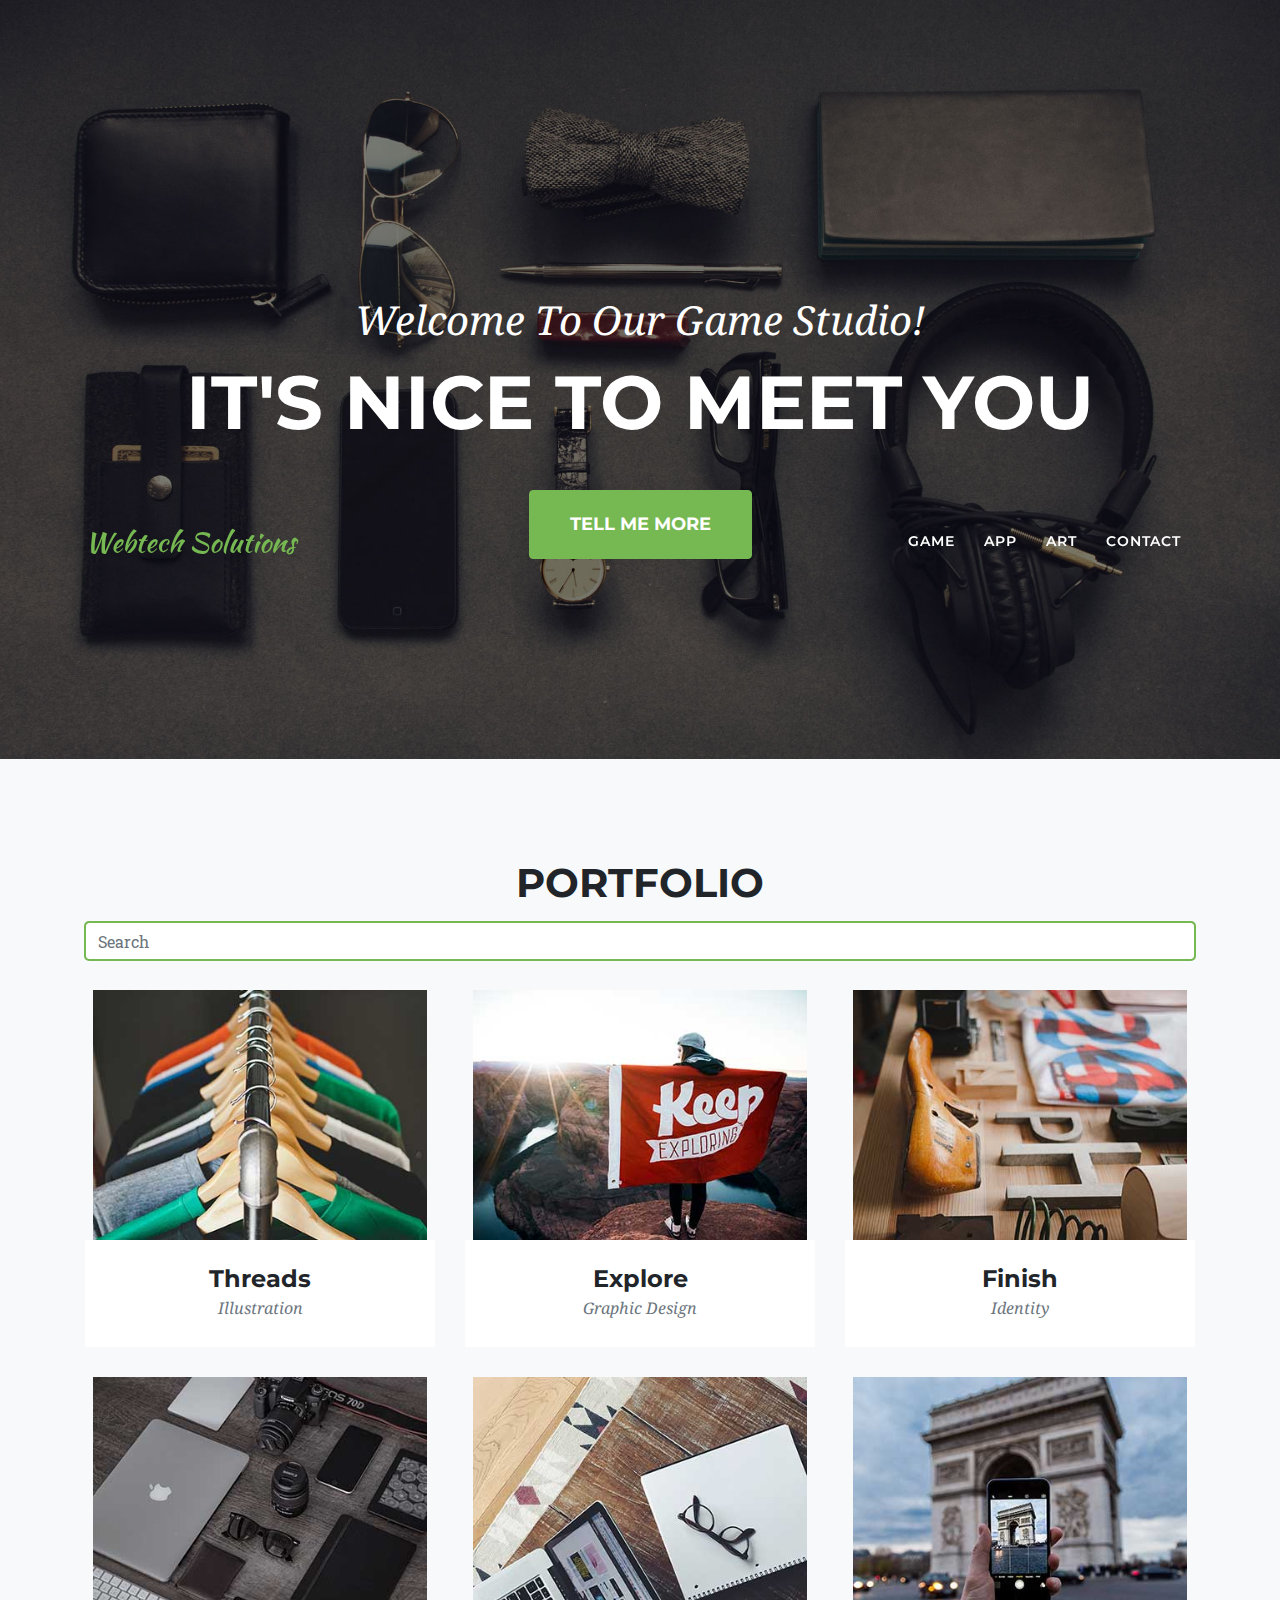
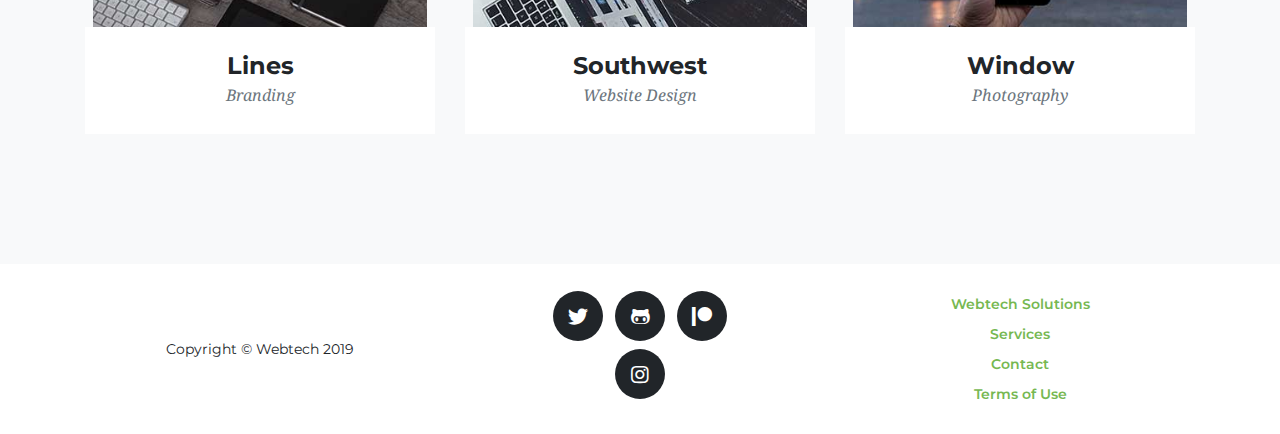
==== category.html @ 19837036 "Release 0.1" ====
<!DOCTYPE html>
<html lang="en">

<head>

  <meta charset="utf-8">
  <meta name="viewport" content="width=device-width, initial-scale=1, shrink-to-fit=no">
  <meta name="description" content="">
  <meta name="author" content="">

  <title>Webtech Solutions</title>

  <!-- Bootstrap core CSS -->
  <link href="https://stackpath.bootstrapcdn.com/bootstrap/4.3.1/css/bootstrap.min.css" rel="stylesheet">

  <!-- Custom fonts for this template -->
  <link href="/css/all.min.css" rel="stylesheet" type="text/css">
  <!-- <link href="vendor/fontawesome-free/css/all.min.css" rel="stylesheet" type="text/css"> -->
  <link href="https://fonts.googleapis.com/css?family=Montserrat:400,700" rel="stylesheet" type="text/css">
  <link href='https://fonts.googleapis.com/css?family=Kaushan+Script' rel='stylesheet' type='text/css'>
  <link href='https://fonts.googleapis.com/css?family=Droid+Serif:400,700,400italic,700italic' rel='stylesheet' type='text/css'>
  <link href='https://fonts.googleapis.com/css?family=Roboto+Slab:400,100,300,700' rel='stylesheet' type='text/css'>

  <!-- Custom styles for this template -->
  <link href="/css/agency.min.css" rel="stylesheet">
  <link href="/css/index.css" rel="stylesheet">

</head>

<body id="page-top">

  <!-- Navigation -->
  <nav class="navbar navbar-expand-lg navbar-dark fixed-top" id="mainNav">
    <div class="container">
      <a class="navbar-brand js-scroll-trigger" href="/">Webtech Solutions</a>
      <button class="navbar-toggler navbar-toggler-right" type="button" data-toggle="collapse"
        data-target="#navbarResponsive" aria-controls="navbarResponsive" aria-expanded="false"
        aria-label="Toggle navigation">
        Menu
        <i class="fas fa-bars"></i>
      </button>
      <div class="collapse navbar-collapse" id="navbarResponsive">
        <ul class="navbar-nav text-uppercase ml-auto">
          <li class="nav-item">
            <a class="nav-link" href="/games" data-category="games">Game</a>
          </li>
          <li class="nav-item">
            <a class="nav-link" href="/apps" data-category="apps">App</a>
          </li>
          <li class="nav-item">
            <a class="nav-link" href="/arts" data-category="arts">Art</a>
          </li>
          <li class="nav-item">
            <a class="nav-link js-scroll-trigger" href="/#contact">Contact</a>
          </li>
        </ul>
      </div>
    </div>
  </nav>

  <!-- Header -->
  <header class="masthead">
    <div class="container">
      <div class="intro-text">
        <div class="intro-lead-in">Welcome To Our Game Studio!</div>
        <div class="intro-heading text-uppercase">It's Nice To Meet You</div>
        <a class="btn btn-primary btn-xl text-uppercase js-scroll-trigger" href="#portfolio">Tell Me More</a>
      </div>
    </div>
  </header>

  <!-- Portfolio Grid -->
  <section class="bg-light page-section" id="portfolio">
    <div class="container">
      <div class="row">
        <div class="col-lg-12 text-center">
          <h2 class="section-heading text-uppercase">Portfolio</h2>
          <!-- <h3 class="section-subheading text-muted">Lorem ipsum dolor sit amet consectetur.</h3> -->
        </div>
        <div class="col-lg-12">
          <input class="form-control active-green space-below js-search-input" type="text" placeholder="Search" aria-label="Search" autofocus>
        </div>
      </div>
      <div class="row js-portfolio-wrapper">
        <div class="col-md-4 col-sm-6 portfolio-item">
          <a class="portfolio-link" data-toggle="modal" href="#portfolioModal1">
            <div class="portfolio-hover">
              <div class="portfolio-hover-content">
                <i class="fas fa-plus fa-3x"></i>
              </div>
            </div>
            <img class="img-fluid" src="/img/portfolio/01-thumbnail.jpg" alt="">
          </a>
          <div class="portfolio-caption">
            <h4>Threads</h4>
            <p class="text-muted">Illustration</p>
          </div>
        </div>
        <div class="col-md-4 col-sm-6 portfolio-item">
          <a class="portfolio-link" data-toggle="modal" href="#portfolioModal2">
            <div class="portfolio-hover">
              <div class="portfolio-hover-content">
                <i class="fas fa-plus fa-3x"></i>
              </div>
            </div>
            <img class="img-fluid" src="/img/portfolio/02-thumbnail.jpg" alt="">
          </a>
          <div class="portfolio-caption">
            <h4>Explore</h4>
            <p class="text-muted">Graphic Design</p>
          </div>
        </div>
        <div class="col-md-4 col-sm-6 portfolio-item">
          <a class="portfolio-link" data-toggle="modal" href="#portfolioModal3">
            <div class="portfolio-hover">
              <div class="portfolio-hover-content">
                <i class="fas fa-plus fa-3x"></i>
              </div>
            </div>
            <img class="img-fluid" src="/img/portfolio/03-thumbnail.jpg" alt="">
          </a>
          <div class="portfolio-caption">
            <h4>Finish</h4>
            <p class="text-muted">Identity</p>
          </div>
        </div>
        <div class="col-md-4 col-sm-6 portfolio-item">
          <a class="portfolio-link" data-toggle="modal" href="#portfolioModal4">
            <div class="portfolio-hover">
              <div class="portfolio-hover-content">
                <i class="fas fa-plus fa-3x"></i>
              </div>
            </div>
            <img class="img-fluid" src="/img/portfolio/04-thumbnail.jpg" alt="">
          </a>
          <div class="portfolio-caption">
            <h4>Lines</h4>
            <p class="text-muted">Branding</p>
          </div>
        </div>
        <div class="col-md-4 col-sm-6 portfolio-item">
          <a class="portfolio-link" data-toggle="modal" href="#portfolioModal5">
            <div class="portfolio-hover">
              <div class="portfolio-hover-content">
                <i class="fas fa-plus fa-3x"></i>
              </div>
            </div>
            <img class="img-fluid" src="/img/portfolio/05-thumbnail.jpg" alt="">
          </a>
          <div class="portfolio-caption">
            <h4>Southwest</h4>
            <p class="text-muted">Website Design</p>
          </div>
        </div>
        <div class="col-md-4 col-sm-6 portfolio-item">
          <a class="portfolio-link" data-toggle="modal" href="#portfolioModal6">
            <div class="portfolio-hover">
              <div class="portfolio-hover-content">
                <i class="fas fa-plus fa-3x"></i>
              </div>
            </div>
            <img class="img-fluid" src="/img/portfolio/06-thumbnail.jpg" alt="">
          </a>
          <div class="portfolio-caption">
            <h4>Window</h4>
            <p class="text-muted">Photography</p>
          </div>
        </div>
      </div>
    </div>
  </section>

  <!-- Footer -->
  <footer class="footer">
    <div class="container">
      <div class="row align-items-center">
        <div class="col-md-4">
          <span class="copyright js-copyright">Copyright &copy; Webtech 2019</span>
        </div>
        <div class="col-md-4">
          <ul class="list-inline social-buttons">
            <li class="list-inline-item">
              <a href="https://twitter.com/Webtech9" target="_blank" title="Twitter">
                <i class="fab fa-twitter"></i>
              </a>
            </li>
            <li class="list-inline-item">
              <a href="https://github.com/webtechca" target="_blank" title="Github">
                <i class="fab fa-github-alt"></i>
              </a>
            </li>
            <li class="list-inline-item">
              <a href="https://www.patreon.com/webtech" target="_blank" title="Patreon">
                <i class="fab fa-patreon"></i>
              </a>
            </li>
          </ul>
          <ul class="list-inline social-buttons">
            <!-- <li class="list-inline-item">
              <a href="#" target="_blank" title="">
                <i class="fab fa-linkedin-in"></i>
              </a>
            </li>
            <li class="list-inline-item">
              <a href="#" target="_blank" title="">
                <i class="fab fa-reddit-alien"></i>
              </a>
            </li> -->
            <li class="list-inline-item">
              <a href="https://www.instagram.com/webtechca1" target="_blank" title="Instagram">
                <i class="fab fa-instagram"></i>
              </a>
            </li>
          </ul>
        </div>
        <div class="col-md-4">
          <ul class="footer-list quicklinks">
            <li class="">
              <a href="/">Webtech Solutions</a>
            </li>
            <li class="">
              <a href="/#services">Services</a>
            </li>
            <li class="">
              <a href="/#contact">Contact</a>
            </li>
            <li class="">
              <a href="/policy">Terms of Use</a>
            </li>
          </ul>
        </div>
      </div>
    </div>
  </footer>

  <!-- Bootstrap core JavaScript -->
  <script src="https://code.jquery.com/jquery-3.4.1.min.js"
    integrity="sha256-CSXorXvZcTkaix6Yvo6HppcZGetbYMGWSFlBw8HfCJo=" crossorigin="anonymous"></script>
  <script src="https://stackpath.bootstrapcdn.com/bootstrap/4.3.1/js/bootstrap.min.js"></script>
  <!-- <script src="https://stackpath.bootstrapcdn.com/bootstrap/4.3.1/js/bootstrap.bundle.min.js"></script> -->

  <!-- Custom scripts for this template -->
  <script src="/js/agency.js"></script>
  <script src="/js/helper.js"></script>
  <script src="/js/category.js"></script>

</body>

</html>
---- css/agency.min.css ----
/*!
 * Start Bootstrap - Agency v5.2.2 (https://startbootstrap.com/template-overviews/agency)
 * Copyright 2013-2019 Start Bootstrap
 * Licensed under MIT (https://github.com/BlackrockDigital/startbootstrap-agency/blob/master/LICENSE)
 */body{overflow-x:hidden;font-family:'Roboto Slab',-apple-system,BlinkMacSystemFont,'Segoe UI',Roboto,'Helvetica Neue',Arial,sans-serif,'Apple Color Emoji','Segoe UI Emoji','Segoe UI Symbol','Noto Color Emoji'}p{line-height:1.75}a{color:#76b852}a:hover{color:#5e983f}.text-primary{color:#76b852!important}h1,h2,h3,h4,h5,h6{font-weight:700;font-family:Montserrat,-apple-system,BlinkMacSystemFont,'Segoe UI',Roboto,'Helvetica Neue',Arial,sans-serif,'Apple Color Emoji','Segoe UI Emoji','Segoe UI Symbol','Noto Color Emoji'}.page-section{padding:100px 0}.page-section h2.section-heading{font-size:40px;margin-top:0;margin-bottom:15px}.page-section h3.section-subheading{font-size:16px;font-weight:400;font-style:italic;margin-bottom:75px;text-transform:none;font-family:'Droid Serif',-apple-system,BlinkMacSystemFont,'Segoe UI',Roboto,'Helvetica Neue',Arial,sans-serif,'Apple Color Emoji','Segoe UI Emoji','Segoe UI Symbol','Noto Color Emoji'}@media (min-width:768px){section{padding:150px 0}}::-moz-selection{background:#76b852;text-shadow:none}::selection{background:#76b852;text-shadow:none}img::-moz-selection{background:0 0}img::selection{background:0 0}img::-moz-selection{background:0 0}.btn{font-family:Montserrat,-apple-system,BlinkMacSystemFont,'Segoe UI',Roboto,'Helvetica Neue',Arial,sans-serif,'Apple Color Emoji','Segoe UI Emoji','Segoe UI Symbol','Noto Color Emoji';font-weight:700}.btn-xl{font-size:18px;padding:20px 40px}.btn-primary{background-color:#76b852;border-color:#76b852}.btn-primary:active,.btn-primary:focus,.btn-primary:hover{background-color:#63a142!important;border-color:#63a142!important;color:#fff}.btn-primary:active,.btn-primary:focus{box-shadow:0 0 0 .2rem rgba(254,209,55,.5)!important}#mainNav{background-color:#212529}#mainNav .navbar-toggler{font-size:12px;right:0;padding:13px;text-transform:uppercase;color:#fff;border:0;background-color:#76b852;font-family:Montserrat,-apple-system,BlinkMacSystemFont,'Segoe UI',Roboto,'Helvetica Neue',Arial,sans-serif,'Apple Color Emoji','Segoe UI Emoji','Segoe UI Symbol','Noto Color Emoji'}#mainNav .navbar-brand{color:#76b852;font-family:'Kaushan Script',-apple-system,BlinkMacSystemFont,'Segoe UI',Roboto,'Helvetica Neue',Arial,sans-serif,'Apple Color Emoji','Segoe UI Emoji','Segoe UI Symbol','Noto Color Emoji'}#mainNav .navbar-brand.active,#mainNav .navbar-brand:active,#mainNav .navbar-brand:focus,#mainNav .navbar-brand:hover{color:#5e983f}#mainNav .navbar-nav .nav-item .nav-link{font-size:90%;font-weight:400;padding:.75em 0;letter-spacing:1px;color:#fff;font-family:Montserrat,-apple-system,BlinkMacSystemFont,'Segoe UI',Roboto,'Helvetica Neue',Arial,sans-serif,'Apple Color Emoji','Segoe UI Emoji','Segoe UI Symbol','Noto Color Emoji'}#mainNav .navbar-nav .nav-item .nav-link.active,#mainNav .navbar-nav .nav-item .nav-link:hover{color:#76b852}@media (min-width:992px){#mainNav{padding-top:25px;padding-bottom:25px;transition:padding-top .3s,padding-bottom .3s;border:none;background-color:transparent}#mainNav .navbar-brand{font-size:1.75em;transition:all .3s}#mainNav .navbar-nav .nav-item .nav-link{padding:1.1em 1em!important}#mainNav.navbar-shrink{padding-top:0;padding-bottom:0;background-color:#212529}#mainNav.navbar-shrink .navbar-brand{font-size:1.25em;padding:12px 0}}header.masthead{text-align:center;color:#fff;background-image:url(../img/header-bg.jpg);background-repeat:no-repeat;background-attachment:scroll;background-position:center center;background-size:cover}header.masthead .intro-text{padding-top:150px;padding-bottom:100px}header.masthead .intro-text .intro-lead-in{font-size:22px;font-style:italic;line-height:22px;margin-bottom:25px;font-family:'Droid Serif',-apple-system,BlinkMacSystemFont,'Segoe UI',Roboto,'Helvetica Neue',Arial,sans-serif,'Apple Color Emoji','Segoe UI Emoji','Segoe UI Symbol','Noto Color Emoji'}header.masthead .intro-text .intro-heading{font-size:50px;font-weight:700;line-height:50px;margin-bottom:25px;font-family:Montserrat,-apple-system,BlinkMacSystemFont,'Segoe UI',Roboto,'Helvetica Neue',Arial,sans-serif,'Apple Color Emoji','Segoe UI Emoji','Segoe UI Symbol','Noto Color Emoji'}@media (min-width:768px){header.masthead .intro-text{padding-top:300px;padding-bottom:200px}header.masthead .intro-text .intro-lead-in{font-size:40px;font-style:italic;line-height:40px;margin-bottom:25px;font-family:'Droid Serif',-apple-system,BlinkMacSystemFont,'Segoe UI',Roboto,'Helvetica Neue',Arial,sans-serif,'Apple Color Emoji','Segoe UI Emoji','Segoe UI Symbol','Noto Color Emoji'}header.masthead .intro-text .intro-heading{font-size:75px;font-weight:700;line-height:75px;margin-bottom:50px;font-family:Montserrat,-apple-system,BlinkMacSystemFont,'Segoe UI',Roboto,'Helvetica Neue',Arial,sans-serif,'Apple Color Emoji','Segoe UI Emoji','Segoe UI Symbol','Noto Color Emoji'}}.service-heading{margin:15px 0;text-transform:none}#portfolio .portfolio-item{right:0;margin:0 0 15px}#portfolio .portfolio-item .portfolio-link{position:relative;display:block;max-width:400px;margin:0 auto;cursor:pointer}#portfolio .portfolio-item .portfolio-link .portfolio-hover{position:absolute;width:100%;height:100%;transition:all ease .5s;opacity:0;background:rgba(118,184,82,.9)}#portfolio .portfolio-item .portfolio-link .portfolio-hover:hover{opacity:1}#portfolio .portfolio-item .portfolio-link .portfolio-hover .portfolio-hover-content{font-size:20px;position:absolute;top:50%;width:100%;height:20px;margin-top:-12px;text-align:center;color:#fff}#portfolio .portfolio-item .portfolio-link .portfolio-hover .portfolio-hover-content i{margin-top:-12px}#portfolio .portfolio-item .portfolio-link .portfolio-hover .portfolio-hover-content h3,#portfolio .portfolio-item .portfolio-link .portfolio-hover .portfolio-hover-content h4{margin:0}#portfolio .portfolio-item .portfolio-caption{max-width:400px;margin:0 auto;padding:25px;text-align:center;background-color:#fff}#portfolio .portfolio-item .portfolio-caption h4{margin:0;text-transform:none}#portfolio .portfolio-item .portfolio-caption p{font-size:16px;font-style:italic;margin:0;font-family:'Droid Serif',-apple-system,BlinkMacSystemFont,'Segoe UI',Roboto,'Helvetica Neue',Arial,sans-serif,'Apple Color Emoji','Segoe UI Emoji','Segoe UI Symbol','Noto Color Emoji'}#portfolio *{z-index:2}@media (min-width:767px){#portfolio .portfolio-item{margin:0 0 30px}}.portfolio-modal .modal-dialog{margin:1rem;max-width:100vw}.portfolio-modal .modal-content{padding:100px 0;text-align:center}.portfolio-modal .modal-content h2{font-size:3em;margin-bottom:15px}.portfolio-modal .modal-content p{margin-bottom:30px}.portfolio-modal .modal-content p.item-intro{font-size:16px;font-style:italic;margin:20px 0 30px;font-family:'Droid Serif',-apple-system,BlinkMacSystemFont,'Segoe UI',Roboto,'Helvetica Neue',Arial,sans-serif,'Apple Color Emoji','Segoe UI Emoji','Segoe UI Symbol','Noto Color Emoji'}.portfolio-modal .modal-content ul.list-inline{margin-top:0;margin-bottom:30px}.portfolio-modal .modal-content img{margin-bottom:30px}.portfolio-modal .modal-content button{cursor:pointer}.portfolio-modal .close-modal{position:absolute;top:25px;right:25px;width:75px;height:75px;cursor:pointer;background-color:transparent}.portfolio-modal .close-modal:hover{opacity:.3}.portfolio-modal .close-modal .lr{z-index:1051;width:1px;height:75px;margin-left:35px;transform:rotate(45deg);background-color:#212529}.portfolio-modal .close-modal .lr .rl{z-index:1052;width:1px;height:75px;transform:rotate(90deg);background-color:#212529}.timeline{position:relative;padding:0;list-style:none}.timeline:before{position:absolute;top:0;bottom:0;left:40px;width:2px;margin-left:-1.5px;content:'';background-color:#e9ecef}.timeline>li{position:relative;min-height:50px;margin-bottom:50px}.timeline>li:after,.timeline>li:before{display:table;content:' '}.timeline>li:after{clear:both}.timeline>li .timeline-panel{position:relative;float:right;width:100%;padding:0 20px 0 100px;text-align:left}.timeline>li .timeline-panel:before{right:auto;left:-15px;border-right-width:15px;border-left-width:0}.timeline>li .timeline-panel:after{right:auto;left:-14px;border-right-width:14px;border-left-width:0}.timeline>li .timeline-image{position:absolute;z-index:100;left:0;width:80px;height:80px;margin-left:0;text-align:center;color:#fff;border:7px solid #e9ecef;border-radius:100%;background-color:#76b852}.timeline>li .timeline-image h4{font-size:10px;line-height:14px;margin-top:12px}.timeline>li.timeline-inverted>.timeline-panel{float:right;padding:0 20px 0 100px;text-align:left}.timeline>li.timeline-inverted>.timeline-panel:before{right:auto;left:-15px;border-right-width:15px;border-left-width:0}.timeline>li.timeline-inverted>.timeline-panel:after{right:auto;left:-14px;border-right-width:14px;border-left-width:0}.timeline>li:last-child{margin-bottom:0}.timeline .timeline-heading h4{margin-top:0;color:inherit}.timeline .timeline-heading h4.subheading{text-transform:none}.timeline .timeline-body>p,.timeline .timeline-body>ul{margin-bottom:0}@media (min-width:768px){.timeline:before{left:50%}.timeline>li{min-height:100px;margin-bottom:100px}.timeline>li .timeline-panel{float:left;width:41%;padding:0 20px 20px 30px;text-align:right}.timeline>li .timeline-image{left:50%;width:100px;height:100px;margin-left:-50px}.timeline>li .timeline-image h4{font-size:13px;line-height:18px;margin-top:16px}.timeline>li.timeline-inverted>.timeline-panel{float:right;padding:0 30px 20px 20px;text-align:left}}@media (min-width:992px){.timeline>li{min-height:150px}.timeline>li .timeline-panel{padding:0 20px 20px}.timeline>li .timeline-image{width:150px;height:150px;margin-left:-75px}.timeline>li .timeline-image h4{font-size:18px;line-height:26px;margin-top:30px}.timeline>li.timeline-inverted>.timeline-panel{padding:0 20px 20px}}@media (min-width:1200px){.timeline>li{min-height:170px}.timeline>li .timeline-panel{padding:0 20px 20px 100px}.timeline>li .timeline-image{width:170px;height:170px;margin-left:-85px}.timeline>li .timeline-image h4{margin-top:40px}.timeline>li.timeline-inverted>.timeline-panel{padding:0 100px 20px 20px}}.team-member{margin-bottom:50px;text-align:center}.team-member img{width:225px;height:225px;border:7px solid rgba(0,0,0,.1)}.team-member h4{margin-top:25px;margin-bottom:0;text-transform:none}.team-member p{margin-top:0}section#contact{background-color:#212529;background-image:url(../img/map-image.png);background-repeat:no-repeat;background-position:center}section#contact .section-heading{color:#fff}section#contact .form-group{margin-bottom:25px}section#contact .form-group input,section#contact .form-group textarea{padding:20px}section#contact .form-group input.form-control{height:auto}section#contact .form-group textarea.form-control{height:248px}section#contact .form-control:focus{border-color:#76b852;box-shadow:none}section#contact ::-webkit-input-placeholder{font-weight:700;color:#ced4da;font-family:Montserrat,-apple-system,BlinkMacSystemFont,'Segoe UI',Roboto,'Helvetica Neue',Arial,sans-serif,'Apple Color Emoji','Segoe UI Emoji','Segoe UI Symbol','Noto Color Emoji'}section#contact :-moz-placeholder{font-weight:700;color:#ced4da;font-family:Montserrat,-apple-system,BlinkMacSystemFont,'Segoe UI',Roboto,'Helvetica Neue',Arial,sans-serif,'Apple Color Emoji','Segoe UI Emoji','Segoe UI Symbol','Noto Color Emoji'}section#contact ::-moz-placeholder{font-weight:700;color:#ced4da;font-family:Montserrat,-apple-system,BlinkMacSystemFont,'Segoe UI',Roboto,'Helvetica Neue',Arial,sans-serif,'Apple Color Emoji','Segoe UI Emoji','Segoe UI Symbol','Noto Color Emoji'}section#contact :-ms-input-placeholder{font-weight:700;color:#ced4da;font-family:Montserrat,-apple-system,BlinkMacSystemFont,'Segoe UI',Roboto,'Helvetica Neue',Arial,sans-serif,'Apple Color Emoji','Segoe UI Emoji','Segoe UI Symbol','Noto Color Emoji'}.footer{padding:25px 0;text-align:center}.footer span.copyright{font-size:90%;line-height:40px;text-transform:none;font-family:Montserrat,-apple-system,BlinkMacSystemFont,'Segoe UI',Roboto,'Helvetica Neue',Arial,sans-serif,'Apple Color Emoji','Segoe UI Emoji','Segoe UI Symbol','Noto Color Emoji'}.footer ul.quicklinks{font-size:90%;line-height:40px;margin-bottom:0;text-transform:none;font-family:Montserrat,-apple-system,BlinkMacSystemFont,'Segoe UI',Roboto,'Helvetica Neue',Arial,sans-serif,'Apple Color Emoji','Segoe UI Emoji','Segoe UI Symbol','Noto Color Emoji'}ul.social-buttons{margin-bottom:0}ul.social-buttons li a{font-size:20px;line-height:50px;display:block;width:50px;height:50px;transition:all .3s;color:#fff;border-radius:100%;outline:0;background-color:#212529}ul.social-buttons li a:active,ul.social-buttons li a:focus,ul.social-buttons li a:hover{background-color:#76b852}
---- css/index.css ----
.footer-list {
  list-style: none;
  padding-left: 0;
}

/* header.masthead,
.masthead {
  height: 525px;
} */

input[type=text].active-cyan:focus {
  border: 1px solid #4dd0e1;
  box-shadow: 0 0 0 1px #4dd0e1;
}

input[type=text].active-green:focus {
  border: 1px solid #76b852;
  box-shadow: 0 0 0 1px #76b852;
}

.space-below {
  margin-bottom: 30px;
}

.space-above {
  margin-top: 30px;
}

.space-above-big {
  margin-top: 60px;
}

ul.social-buttons {
  margin-bottom: 8px;
}

#mainNav .navbar-nav .nav-item .nav-link {
  font-weight: 600;
}

.footer ul.quicklinks {
  font-weight: 600;
  line-height: 30px;
}

.section-clients .img-fluid.d-block.mx-auto {
  width: 200px;
  height: auto;
}

.portfolio-item .img-fluid {
  height: 250px;
  width: 350px;
  object-fit: contain;
  /* object-fit: cover; */
}
/* .footer ul.quicklinks.footer-list {
  line-height: 30px;
} */
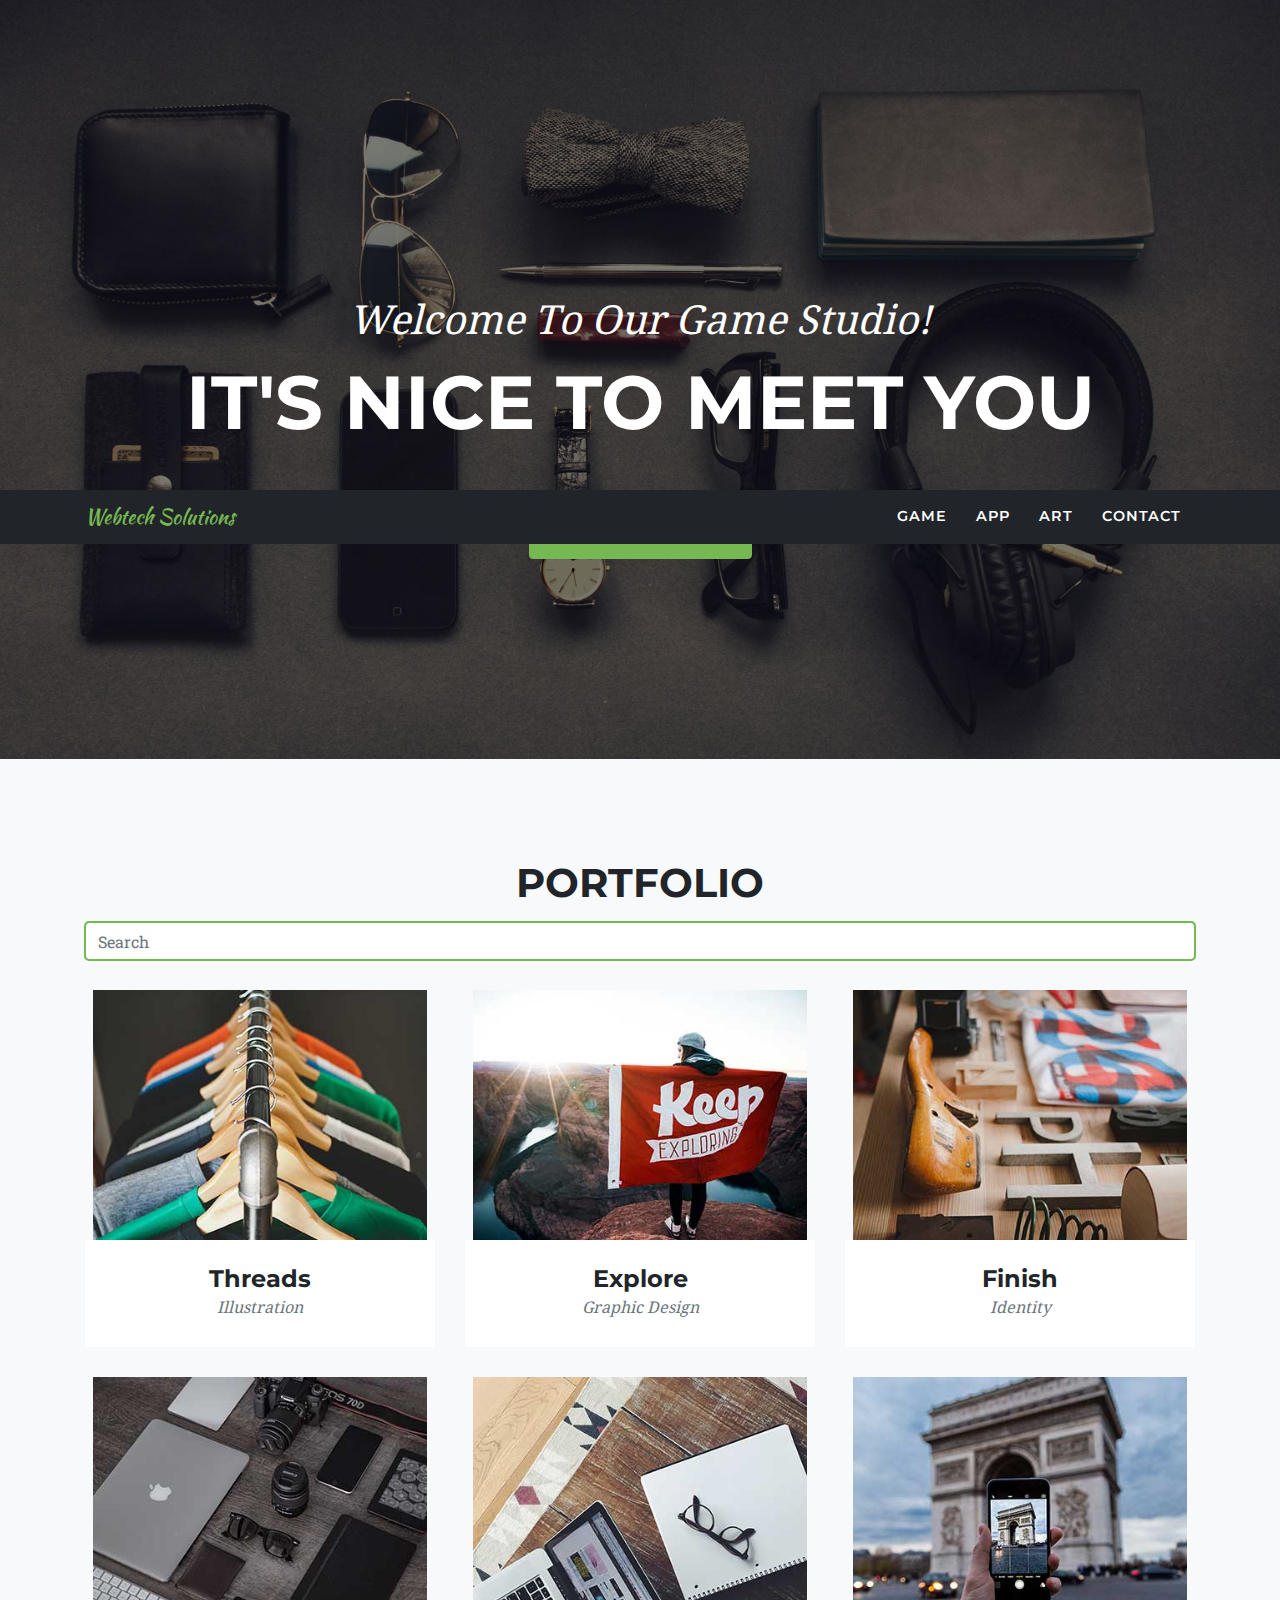
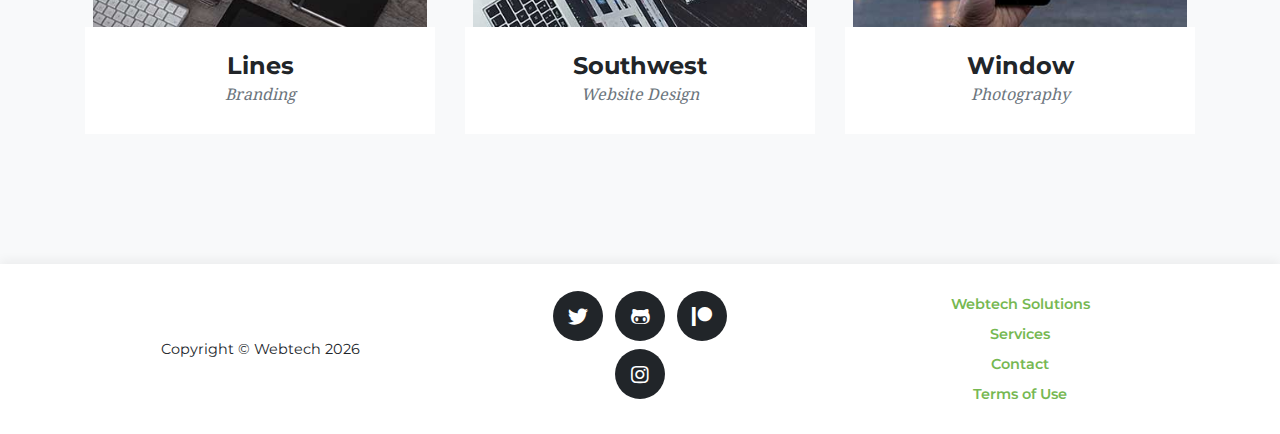
==== commit 68694a59: "2023-09-03" ====
--- a/category.html
+++ b/category.html
@@ -11,15 +11,10 @@
   <title>Webtech Solutions</title>
 
   <!-- Bootstrap core CSS -->
-  <link href="https://stackpath.bootstrapcdn.com/bootstrap/4.3.1/css/bootstrap.min.css" rel="stylesheet">
+  <link href="/css/bootstrap.min.css" rel="stylesheet">
 
   <!-- Custom fonts for this template -->
   <link href="/css/all.min.css" rel="stylesheet" type="text/css">
-  <!-- <link href="vendor/fontawesome-free/css/all.min.css" rel="stylesheet" type="text/css"> -->
-  <link href="https://fonts.googleapis.com/css?family=Montserrat:400,700" rel="stylesheet" type="text/css">
-  <link href='https://fonts.googleapis.com/css?family=Kaushan+Script' rel='stylesheet' type='text/css'>
-  <link href='https://fonts.googleapis.com/css?family=Droid+Serif:400,700,400italic,700italic' rel='stylesheet' type='text/css'>
-  <link href='https://fonts.googleapis.com/css?family=Roboto+Slab:400,100,300,700' rel='stylesheet' type='text/css'>
 
   <!-- Custom styles for this template -->
   <link href="/css/agency.min.css" rel="stylesheet">
@@ -42,13 +37,13 @@
       <div class="collapse navbar-collapse" id="navbarResponsive">
         <ul class="navbar-nav text-uppercase ml-auto">
           <li class="nav-item">
-            <a class="nav-link" href="/games" data-category="games">Game</a>
-          </li>
-          <li class="nav-item">
-            <a class="nav-link" href="/apps" data-category="apps">App</a>
-          </li>
-          <li class="nav-item">
-            <a class="nav-link" href="/arts" data-category="arts">Art</a>
+            <a class="nav-link" href="/category.html?category=games" data-category="games">Game</a>
+          </li>
+          <li class="nav-item">
+            <a class="nav-link" href="/category.html?category=apps" data-category="apps">App</a>
+          </li>
+          <li class="nav-item">
+            <a class="nav-link" href="/category.html?category=arts" data-category="arts">Art</a>
           </li>
           <li class="nav-item">
             <a class="nav-link js-scroll-trigger" href="/#contact">Contact</a>
@@ -234,10 +229,8 @@
   </footer>
 
   <!-- Bootstrap core JavaScript -->
-  <script src="https://code.jquery.com/jquery-3.4.1.min.js"
-    integrity="sha256-CSXorXvZcTkaix6Yvo6HppcZGetbYMGWSFlBw8HfCJo=" crossorigin="anonymous"></script>
-  <script src="https://stackpath.bootstrapcdn.com/bootstrap/4.3.1/js/bootstrap.min.js"></script>
-  <!-- <script src="https://stackpath.bootstrapcdn.com/bootstrap/4.3.1/js/bootstrap.bundle.min.js"></script> -->
+  <script src="/js/jquery-3.4.1.min.js"></script>
+  <script src="/js/bootstrap.min.js"></script>
 
   <!-- Custom scripts for this template -->
   <script src="/js/agency.js"></script>
--- a/css/index.css
+++ b/css/index.css
@@ -1,12 +1,36 @@
+@font-face {
+  font-family: Montserrat;
+  src: url(/fonts/Montserrat/Montserrat-VariableFont_wght.ttf);
+}
+@font-face {
+  font-family: 'Kaushan Script';
+  src: url(/fonts/KaushanScript-Regular.ttf);
+}
+@font-face {
+  font-family: 'Droid Serif';
+  src: url(/fonts/droid-serif/DroidSerif-Regular.ttf);
+}
+@font-face {
+  font-family: 'Roboto Slab';
+  src: url(/fonts/Roboto_Slab/RobotoSlab-VariableFont_wght.ttf);
+}
+
+/* Home */
+
+.services-card {
+  box-shadow: -4px 4px 10px 0px rgba(0,0,0,0.05);
+}
+
+#clients {
+  padding-top: 0 !important;
+}
+
+/* General */
+
 .footer-list {
   list-style: none;
   padding-left: 0;
 }
-
-/* header.masthead,
-.masthead {
-  height: 525px;
-} */
 
 input[type=text].active-cyan:focus {
   border: 1px solid #4dd0e1;
@@ -43,6 +67,10 @@
   line-height: 30px;
 }
 
+.footer {
+  box-shadow: 0px -4px 10px 0px rgba(0,0,0,0.05);
+}
+
 .section-clients .img-fluid.d-block.mx-auto {
   width: 200px;
   height: auto;
@@ -54,6 +82,38 @@
   object-fit: contain;
   /* object-fit: cover; */
 }
-/* .footer ul.quicklinks.footer-list {
-  line-height: 30px;
-} */+
+/* Category */
+/*
+#portfolio .portfolio-item {
+  box-shadow: -4px 4px 10px 0px rgba(0,0,0,0.05);
+}
+
+#portfolio .portfolio-item .portfolio-caption {
+  max-height: 160px;
+  height: 100%;
+}
+
+#portfolio .portfolio-item .portfolio-link {
+  max-height: 250px;
+  height: 100%;
+} */
+
+@media only screen and (max-width: 500px) {
+  /* Home */
+
+  #clients .col-sm-6 {
+    margin-bottom: 15px;
+  }
+
+  .services-card {
+    box-shadow: none;
+  }
+}
+
+*[href*="000webhost"],
+*[src*="000webhost"],
+*[title*="000webhost"],
+*[alt*="000webhost"] {
+  display: none;
+}
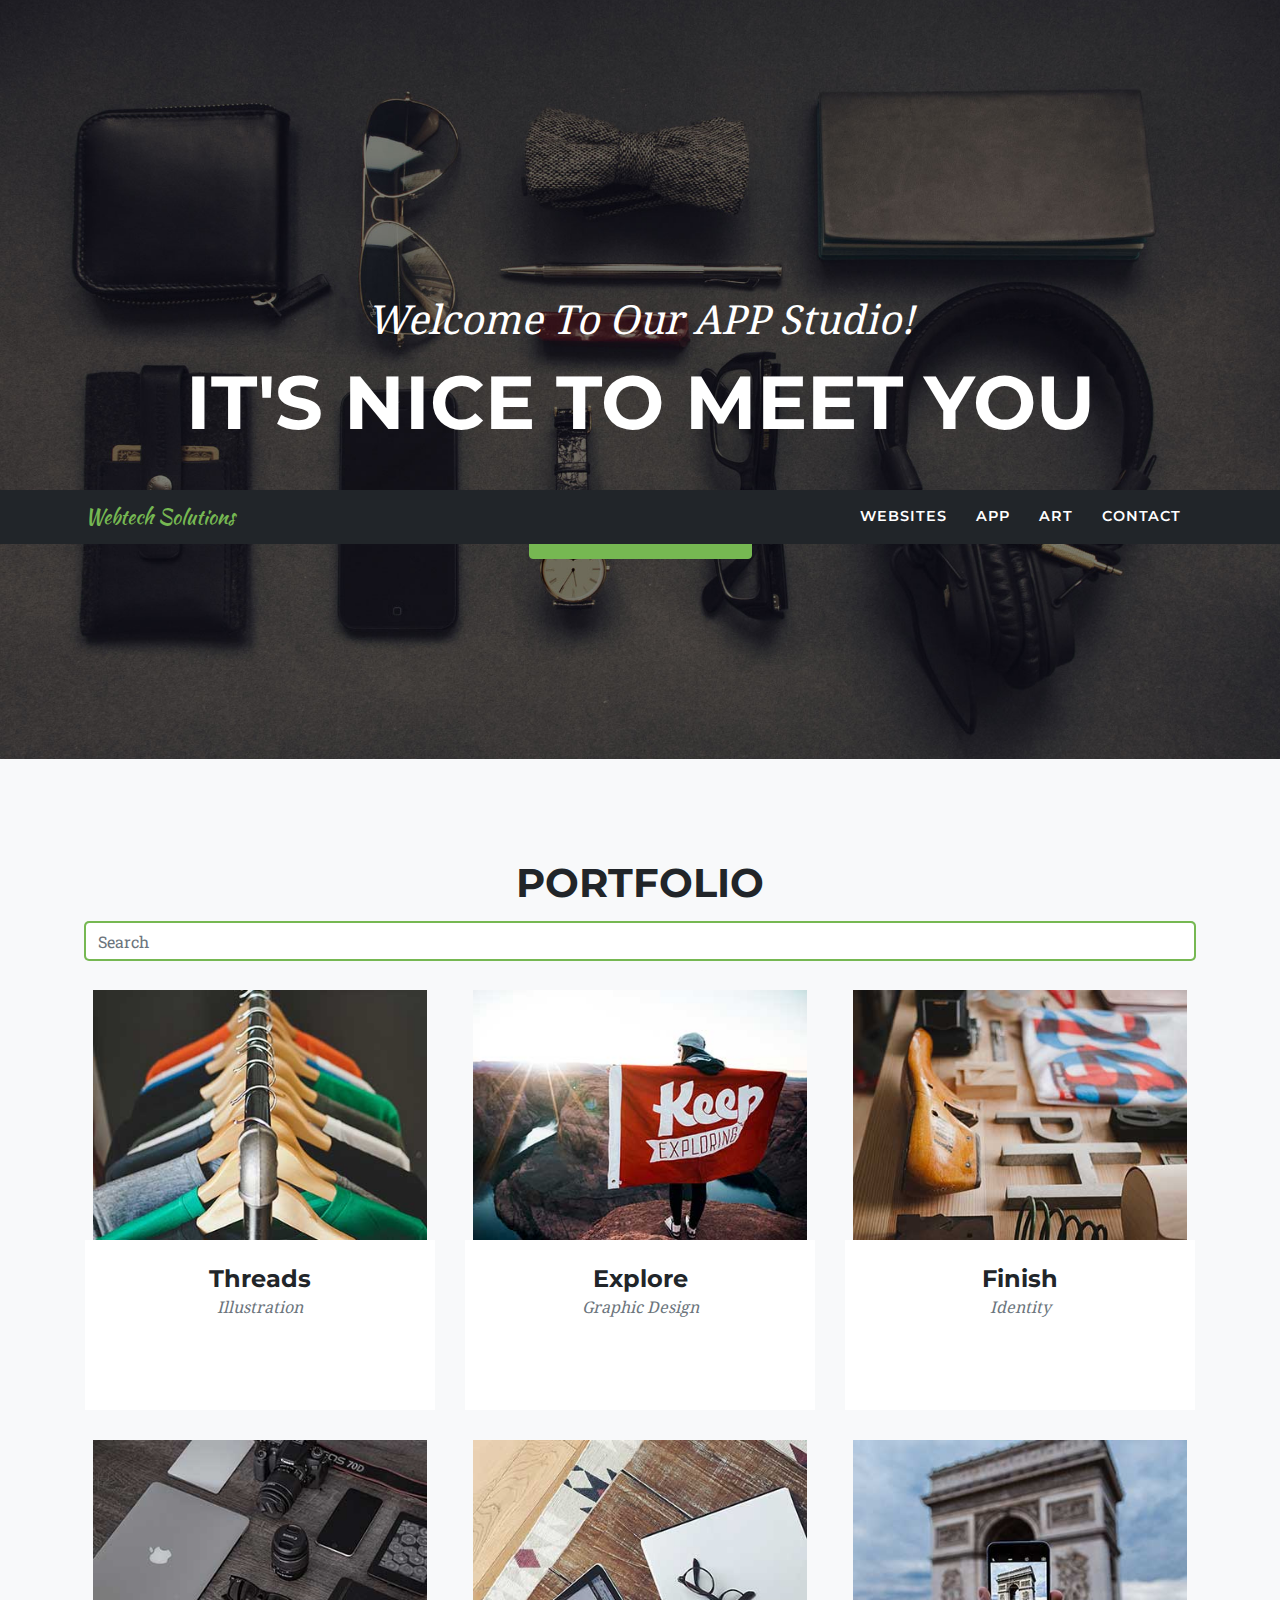
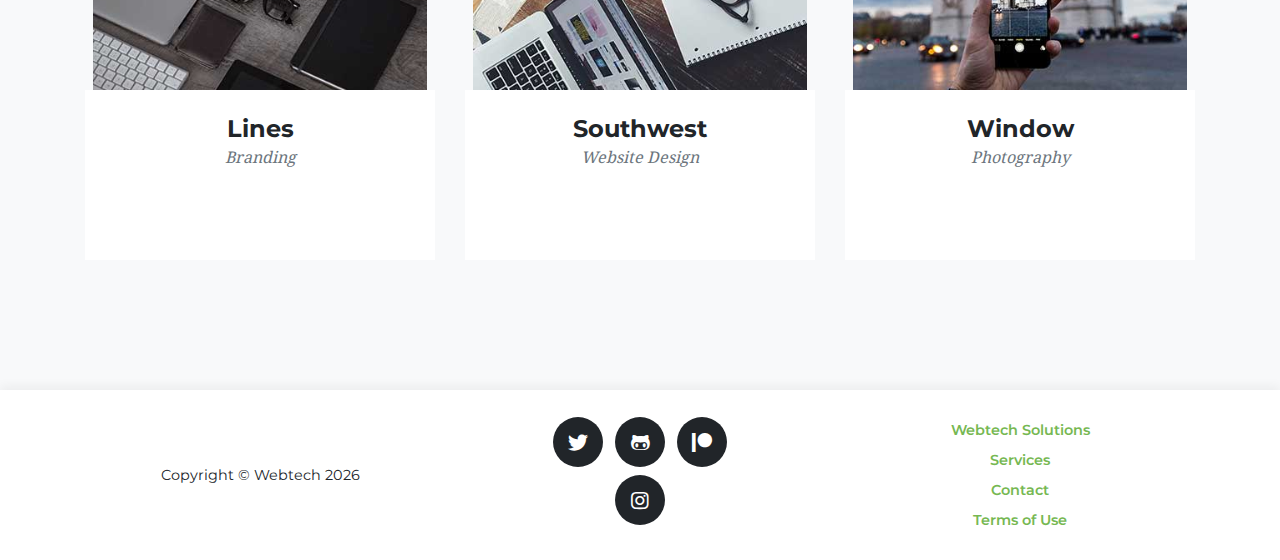
==== commit c104b898: "Update category links and text" ====
--- a/category.html
+++ b/category.html
@@ -37,7 +37,7 @@
       <div class="collapse navbar-collapse" id="navbarResponsive">
         <ul class="navbar-nav text-uppercase ml-auto">
           <li class="nav-item">
-            <a class="nav-link" href="/category.html?category=games" data-category="games">Game</a>
+            <a class="nav-link" href="/category.html?category=websites" data-category="websites">Websites</a>
           </li>
           <li class="nav-item">
             <a class="nav-link" href="/category.html?category=apps" data-category="apps">App</a>
@@ -57,7 +57,7 @@
   <header class="masthead">
     <div class="container">
       <div class="intro-text">
-        <div class="intro-lead-in">Welcome To Our Game Studio!</div>
+        <div class="intro-lead-in">Welcome To Our APP Studio!</div>
         <div class="intro-heading text-uppercase">It's Nice To Meet You</div>
         <a class="btn btn-primary btn-xl text-uppercase js-scroll-trigger" href="#portfolio">Tell Me More</a>
       </div>
--- a/css/index.css
+++ b/css/index.css
@@ -19,6 +19,7 @@
 
 .services-card {
   box-shadow: -4px 4px 10px 0px rgba(0,0,0,0.05);
+  margin-bottom: 15px;
 }
 
 #clients {
@@ -98,6 +99,9 @@
   max-height: 250px;
   height: 100%;
 } */
+#portfolio .portfolio-item .portfolio-caption {
+  min-height: 170px;
+}
 
 @media only screen and (max-width: 500px) {
   /* Home */
@@ -111,6 +115,18 @@
   }
 }
 
+.services-row {
+  justify-content: space-between;
+}
+
+@media (min-width: 768px) {
+  .services-row .col-md-4 {
+      -ms-flex: 0 0 31%;
+      flex: 0 0 31%;
+      max-width: 31%;
+  }
+}
+
 *[href*="000webhost"],
 *[src*="000webhost"],
 *[title*="000webhost"],
